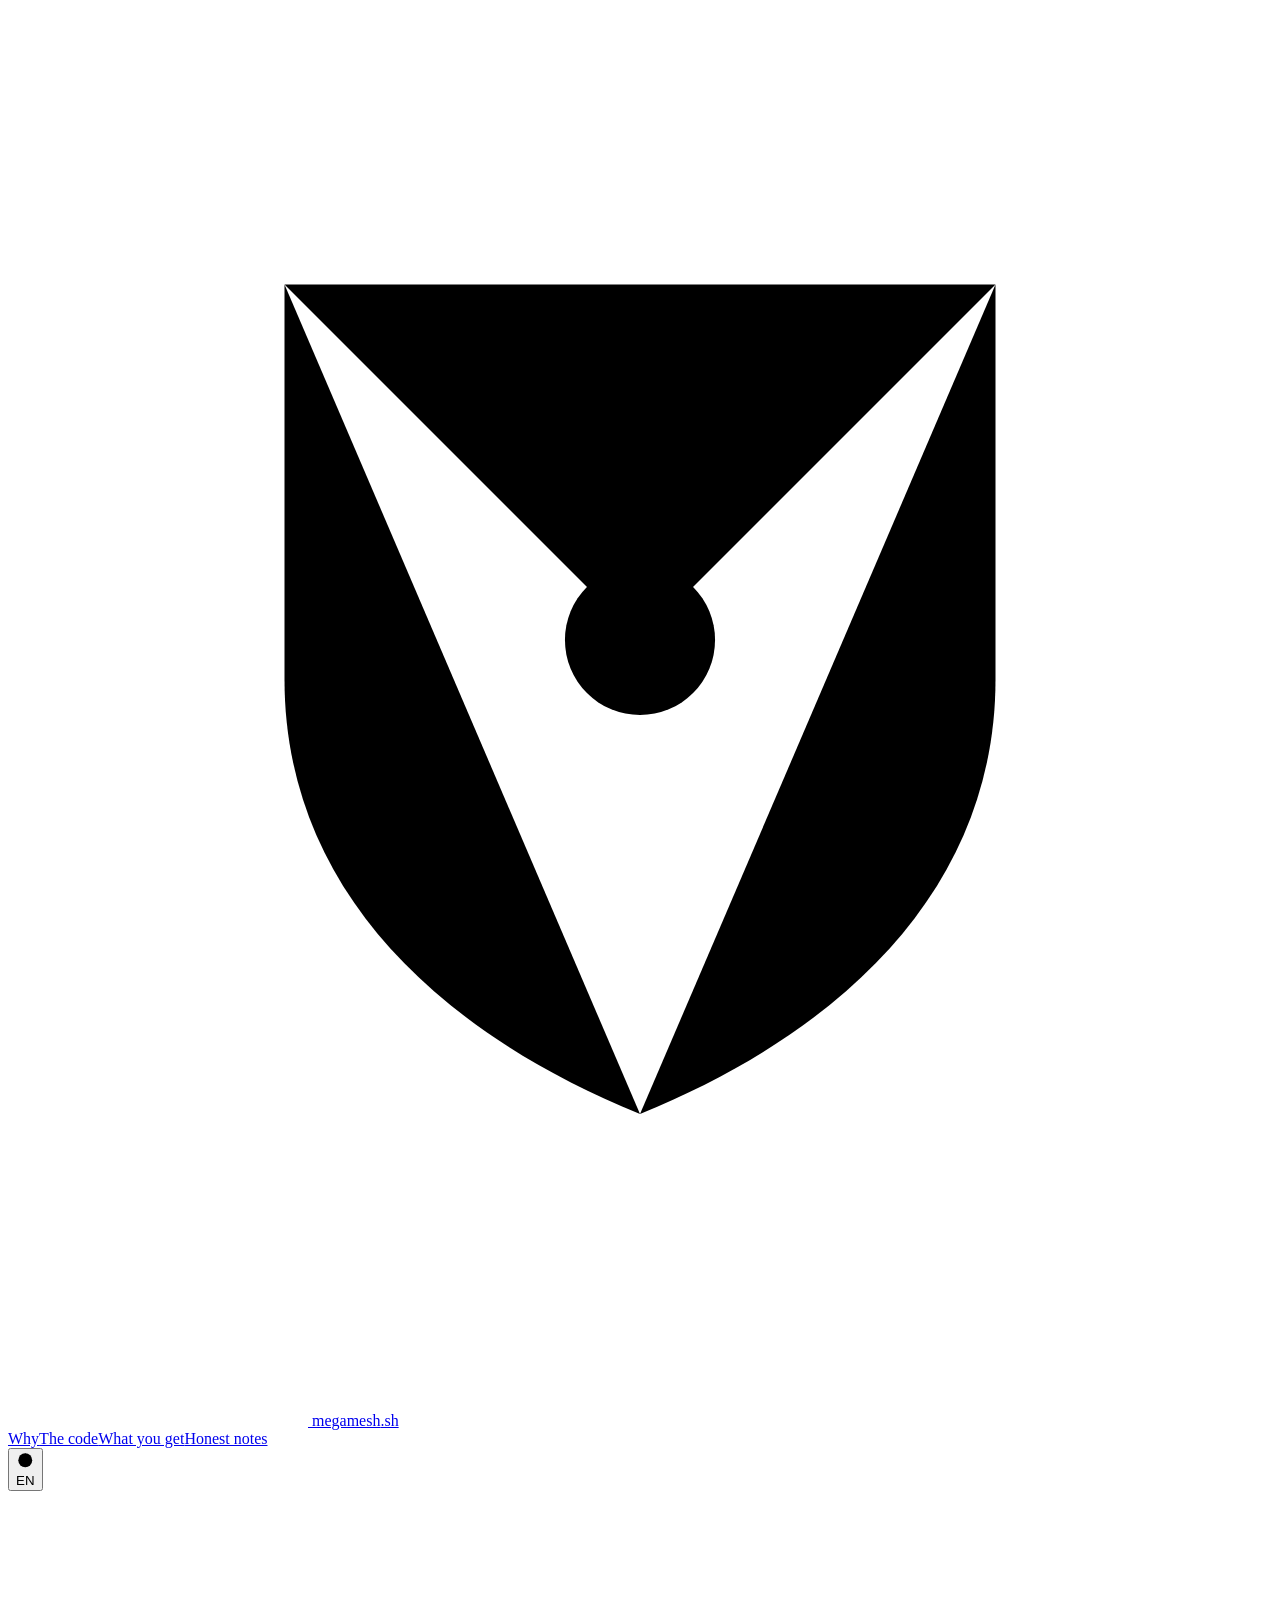
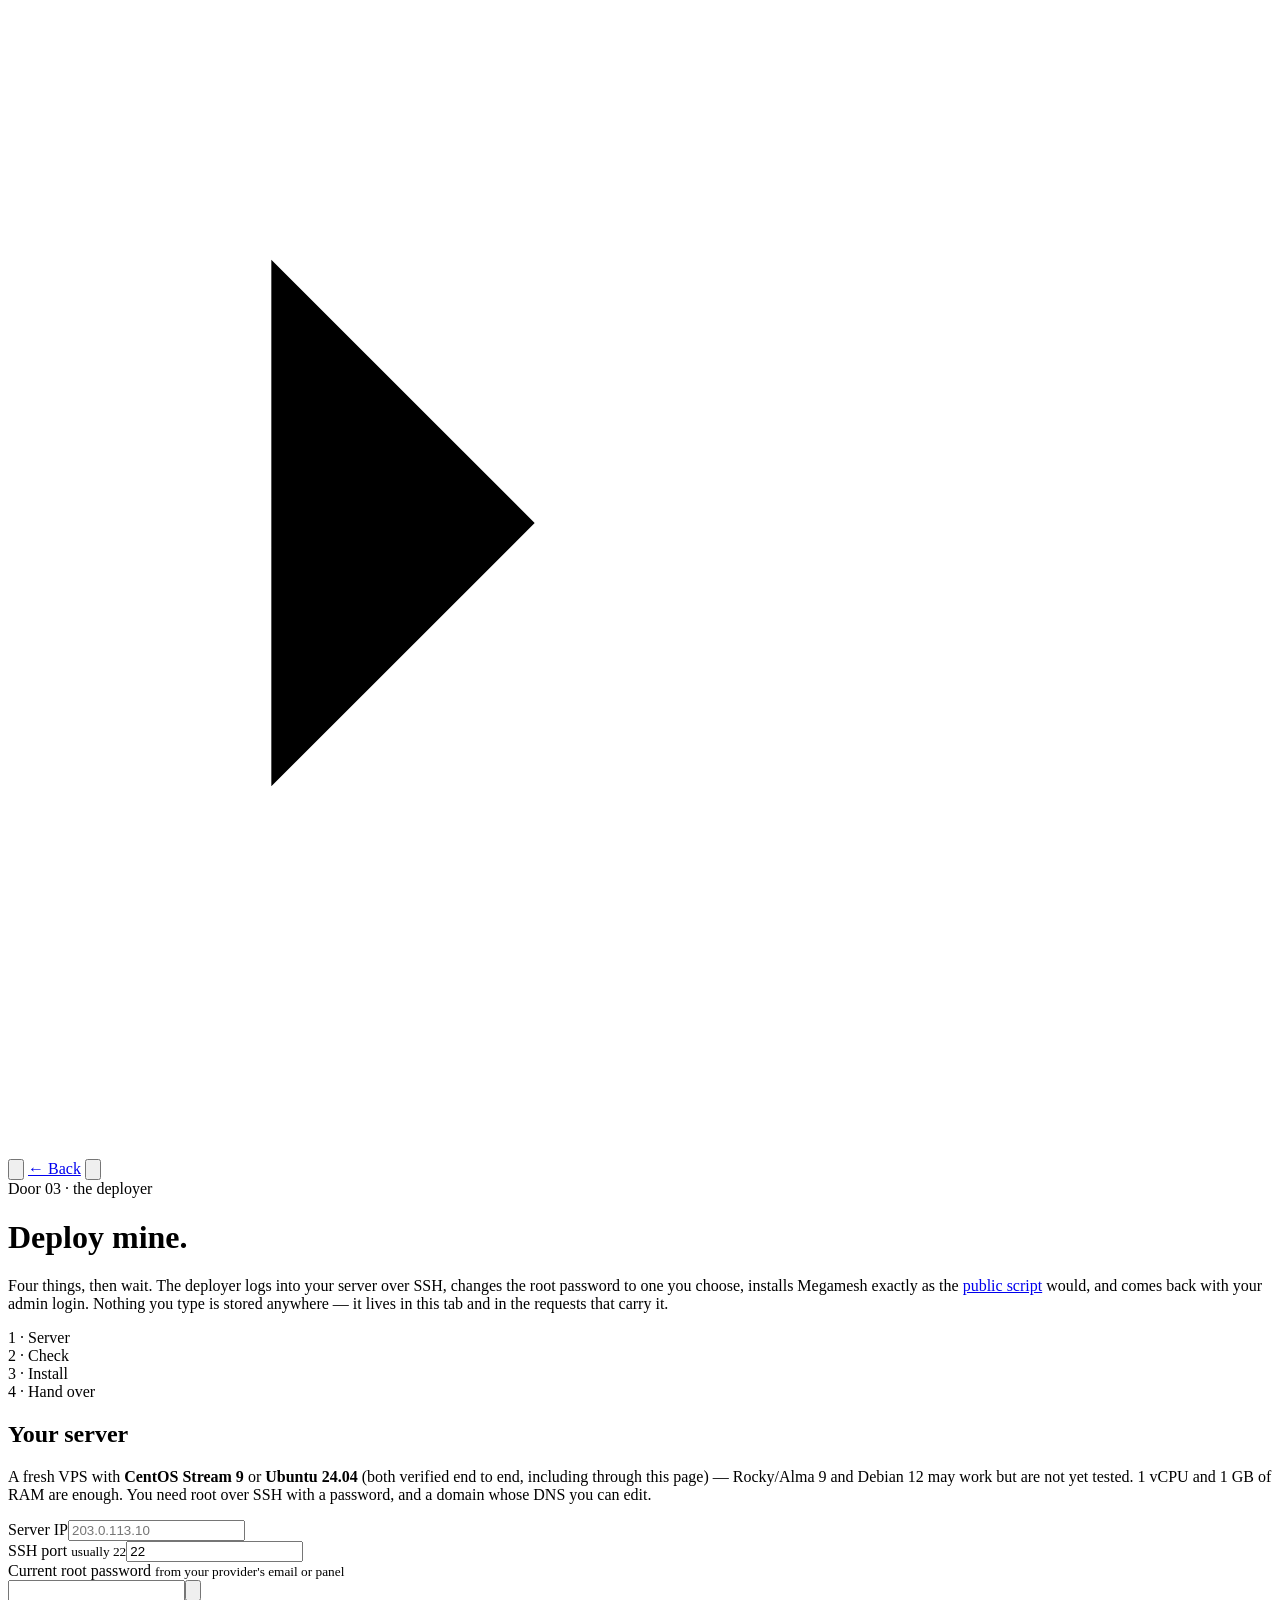
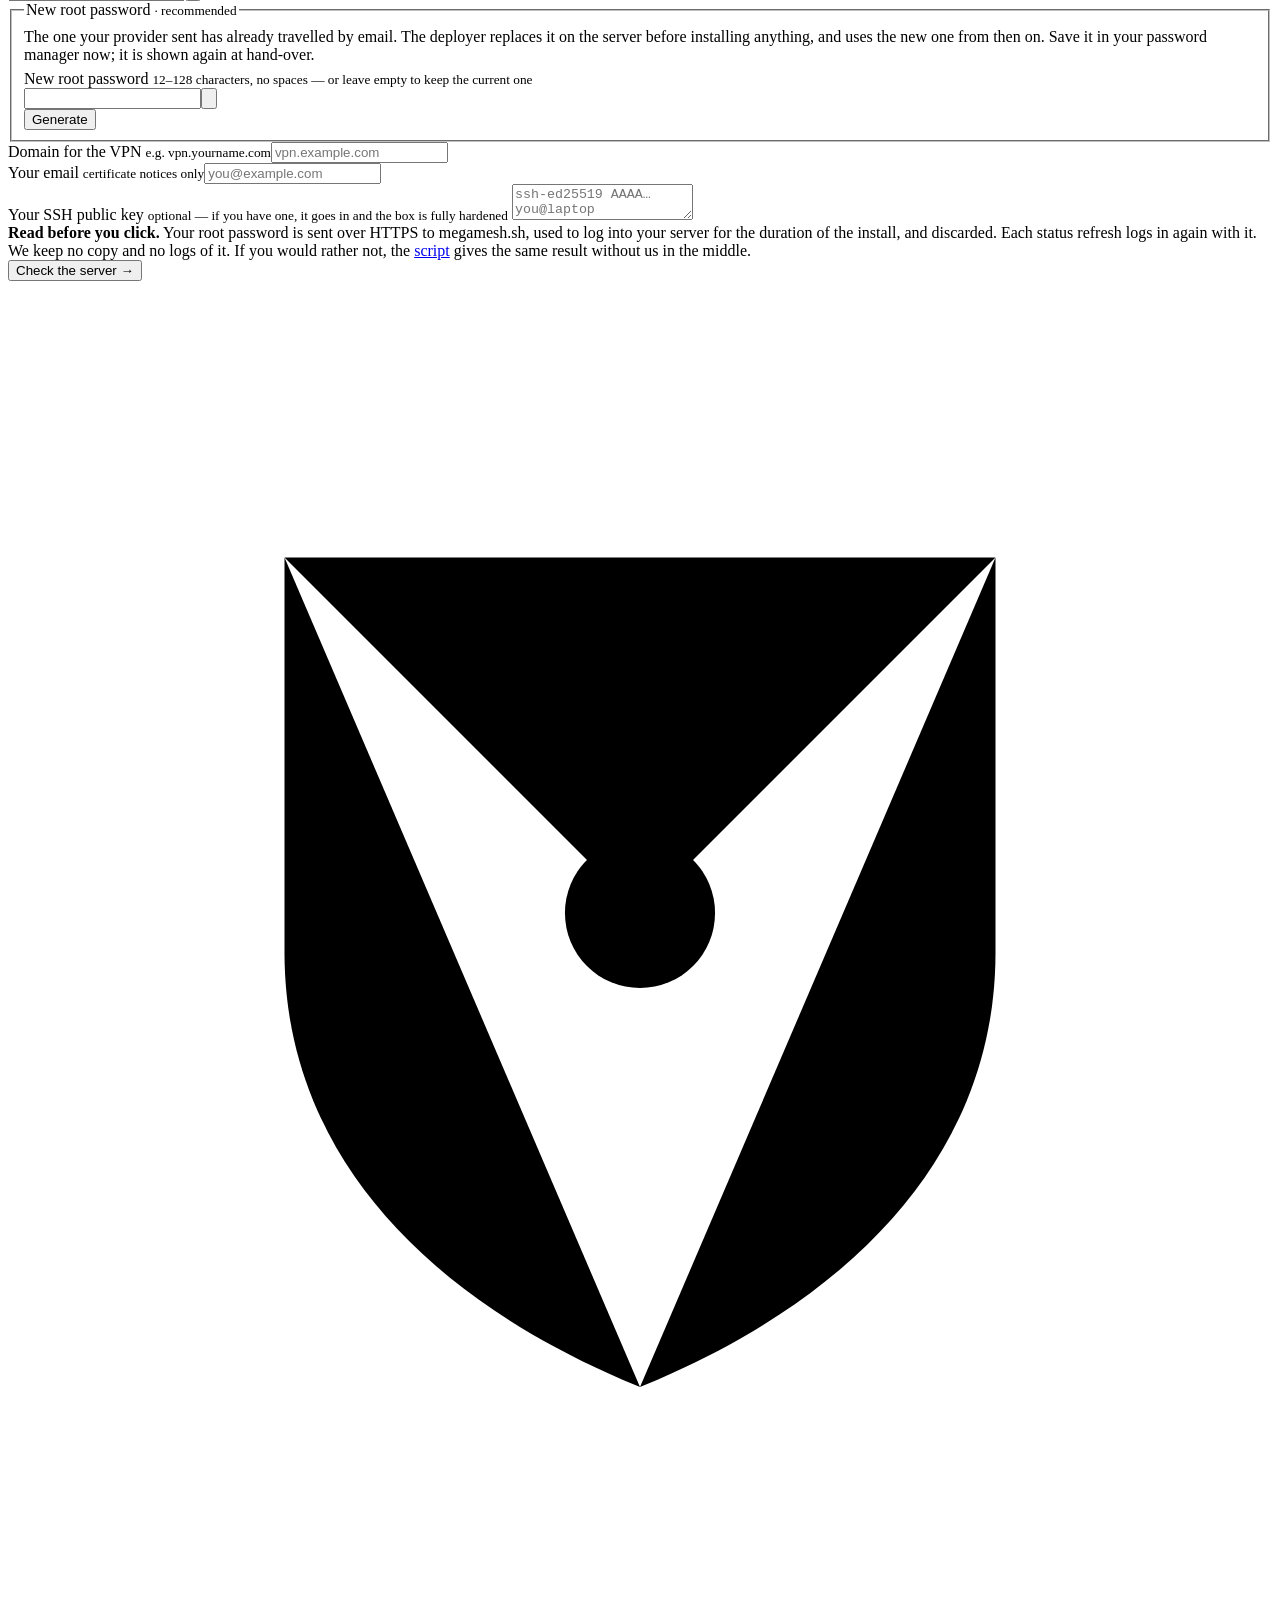
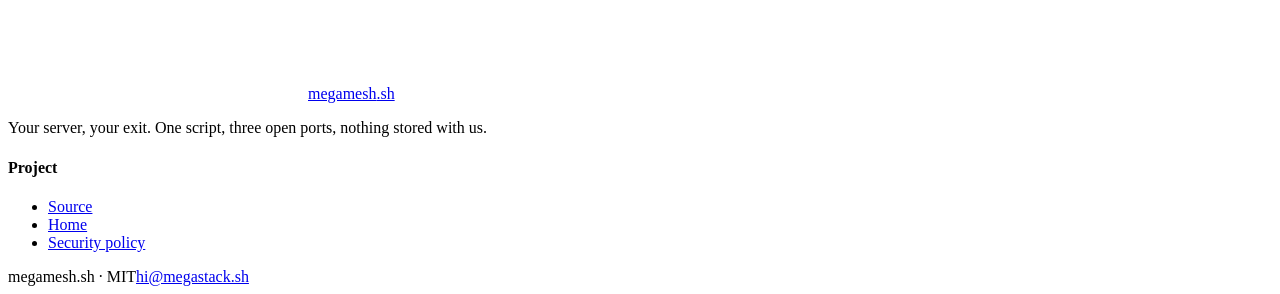
==== site/deploy/index.html @ 9b177b21 "v1.5.6: real footer with the animated mark, punchier zoom explosions (no sideways motion), SECURITY." ====
<!doctype html>
<html lang="en" data-theme="light">
<head>
<meta charset="utf-8"/>
<meta name="viewport" content="width=device-width,initial-scale=1"/>
<title>Deploy Megamesh on your VPS · megamesh.sh</title>
<meta name="description" content="Give the deployer your VPS IP, root password, domain and email. It changes the root password to one you choose, installs Megamesh and hands over with your admin credentials."/>
<meta name="robots" content="noindex"/>
<meta name="theme-color" content="#f2f4f6"/>
<link rel="icon" href="/favicon.svg" type="image/svg+xml"/>
<link rel="stylesheet" href="/assets/style.css?v=1792358264"/>
<script>(function(){try{var t=localStorage.getItem('mm-theme');if(t)document.documentElement.setAttribute('data-theme',t)}catch(e){}})();</script>
</head>
<body>
<div class="prog" id="prog" aria-hidden="true"></div>
<nav class="nav" id="nav" aria-label="Main" data-i18n-attrs="aria-label:d.050">
<div class="wrap">
<a class="brand" href="/" id="brand" aria-label="megamesh.sh home" data-i18n-skip="" data-i18n-attrs="aria-label:d.051">
<span class="logo"><svg viewBox="0 0 64 64" aria-hidden="true"><path class="m mL" d="M14 14 V34 C14 44 21 51.5 32 56"></path><path class="m mR" d="M50 14 V34 C50 44 43 51.5 32 56"></path><path class="m mV" d="M14 14 L32 32 L50 14"></path><circle class="node" cx="32" cy="32" r="3.8"></circle></svg><canvas class="fx" aria-hidden="true"></canvas><i class="ring"></i><i class="ring r2"></i></span>
<span class="word">megamesh<span class="sh">.sh</span></span>
</a>
<div class="nav-links" id="links">
<a href="/#why" data-i18n="d.001">Why</a><a href="/#code" data-i18n="d.002">The code</a><a href="/#inside" data-i18n="d.003">What you get</a><a href="/#honest" data-i18n="d.004">Honest notes</a>
</div>
<button class="ib" id="lang" type="button" aria-haspopup="dialog" aria-controls="lang-modal" title="Language" data-i18n-attrs="title:d.052"><svg viewBox="0 0 24 24"><circle cx="12" cy="12" r="9"></circle><path d="M3 12h18M12 3a14 14 0 0 1 0 18M12 3a14 14 0 0 0 0 18"></path></svg><span>EN</span></button>
<a class="ib sq" href="/#code" title="The script" aria-label="Jump to the script" data-i18n-attrs="title:d.053,aria-label:d.054"><svg viewBox="0 0 24 24"><path d="M5 7l5 5-5 5M12 17h7"></path></svg></a>
<button class="ib sq" id="theme" type="button" aria-label="Toggle dark mode" aria-pressed="false" data-i18n-attrs="aria-label:d.055"><svg class="i-moon" viewBox="0 0 24 24"><path d="M20 14.5A8.5 8.5 0 0 1 9.5 4a8.5 8.5 0 1 0 10.5 10.5Z"></path></svg><svg class="i-sun" viewBox="0 0 24 24"><circle cx="12" cy="12" r="4"></circle><path d="M12 2v2M12 20v2M4.9 4.9l1.4 1.4M17.7 17.7l1.4 1.4M2 12h2M20 12h2M4.9 19.1l1.4-1.4M17.7 6.3l1.4-1.4"></path></svg></button>
<a class="btn btn--ghost btn--sm cta-nav" href="/" data-i18n="d.005">← Back</a>
<button class="ib sq" id="menu" type="button" aria-label="Menu" aria-expanded="false" aria-controls="links" data-i18n-attrs="aria-label:d.056"><svg viewBox="0 0 24 24"><path d="M4 8h16M4 16h16"></path></svg></button>
</div>
</nav>
<main class="app">
<div class="kicker" data-i18n="d.006">Door 03 · the deployer</div>
<h1 class="h1" data-i18n="d.007">Deploy <span class="grad">mine.</span></h1>
<p class="lead" data-i18n="d.008">Four things, then wait. The deployer logs into your server over SSH, changes the root password to one you choose, installs Megamesh exactly as the <a class="ul" href="https://github.com/paulfxyz/megamesh/blob/main/megamesh.sh" rel="noopener">public script</a> would, and comes back with your admin login. Nothing you type is stored anywhere — it lives in this tab and in the requests that carry it.</p>
<div class="steps" aria-hidden="true">
<div id="s1" class="on" data-i18n="d.009">1 · <span>Server</span></div><div id="s2" data-i18n="d.010">2 · <span>Check</span></div><div id="s3" data-i18n="d.011">3 · <span>Install</span></div><div id="s4" data-i18n="d.012">4 · <span>Hand over</span></div>
</div>
<!-- step 1: form -->
<section class="panel" id="p-form">
<h2 data-i18n="d.013">Your server</h2>
<p class="hint" data-i18n="d.014">A fresh VPS with <b>CentOS Stream 9</b> or <b>Ubuntu 24.04</b> (both verified end to end, including through this page) — Rocky/Alma 9 and Debian 12 may work but are not yet tested. 1 vCPU and 1 GB of RAM are enough. You need root over SSH with a password, and a domain whose DNS you can edit.</p>
<form id="f" autocomplete="off" novalidate="">
<div class="row">
<div><label for="ip" data-i18n="d.015">Server IP</label><input id="ip" name="ip" inputmode="decimal" placeholder="203.0.113.10" required=""/><div class="fhint" id="h-ip-err"></div></div>
<div><label for="port" data-i18n="d.016">SSH port <small>usually 22</small></label><input id="port" name="port" inputmode="numeric" value="22"/><div class="fhint" id="h-port-err"></div></div>
</div>
<label for="pw" data-i18n="d.017">Current root password <small>from your provider's email or panel</small></label>
<div class="pwwrap"><div><input id="pw" name="pw" type="password" required="" autocomplete="off"/><button type="button" class="eye" data-eye="pw" aria-label="Show password" data-i18n-attrs="aria-label:d.057"><svg viewBox="0 0 24 24"><path d="M2 12s3.5-7 10-7 10 7 10 7-3.5 7-10 7S2 12 2 12Z"></path><circle cx="12" cy="12" r="3"></circle></svg></button></div></div>
<div class="fhint" id="h-pw-err"></div>
<fieldset>
<legend data-i18n="d.018">New root password <small style="font-weight:400;color:var(--faint)">· recommended</small></legend>
<p class="hint" style="margin:.2rem 0 .4rem" data-i18n="d.019">The one your provider sent has already travelled by email. The deployer replaces it on the server before installing anything, and uses the new one from then on. Save it in your password manager now; it is shown again at hand-over.</p>
<label for="newpw" data-i18n="d.020">New root password <small>12–128 characters, no spaces — or leave empty to keep the current one</small></label>
<div class="pwwrap"><div><input id="newpw" name="newpw" type="password" autocomplete="new-password" spellcheck="false"/><button type="button" class="eye" data-eye="newpw" aria-label="Show password" data-i18n-attrs="aria-label:d.058"><svg viewBox="0 0 24 24"><path d="M2 12s3.5-7 10-7 10 7 10 7-3.5 7-10 7S2 12 2 12Z"></path><circle cx="12" cy="12" r="3"></circle></svg></button></div><button type="button" class="gen" id="gen" data-i18n="d.021">Generate</button></div>
<div class="fhint" id="h-newpw-err"></div>
</fieldset>
<div class="row">
<div><label for="domain" data-i18n="d.022">Domain for the VPN <small>e.g. vpn.yourname.com</small></label><input id="domain" name="domain" placeholder="vpn.example.com" required="" data-i18n-attrs="placeholder:d.059"/><div class="fhint" id="h-domain-err"></div></div>
<div><label for="email" data-i18n="d.023">Your email <small>certificate notices only</small></label><input id="email" name="email" type="email" placeholder="you@example.com" required="" data-i18n-attrs="placeholder:d.060"/><div class="fhint" id="h-email-err"></div></div>
</div>
<label for="pubkey" data-i18n="d.024">Your SSH public key <small>optional — if you have one, it goes in and the box is fully hardened</small></label>
<textarea id="pubkey" name="pubkey" placeholder="ssh-ed25519 AAAA… you@laptop" spellcheck="false" data-i18n-attrs="placeholder:d.061"></textarea>
<div class="fhint" id="h-pubkey-err"></div>
<input type="text" name="website" tabindex="-1" autocomplete="off" style="position:absolute;top:0;left:0;width:0;height:0;opacity:0;overflow:hidden;pointer-events:none" aria-hidden="true"/>
<div class="notice" data-i18n="d.025"><b>Read before you click.</b> Your root password is sent over HTTPS to megamesh.sh, used to log into your server for the duration of the install, and discarded. Each status refresh logs in again with it. We keep no copy and no logs of it. If you would rather not, the <a class="ul" href="/#ways">script</a> gives the same result without us in the middle.</div>
<div class="actions">
<button class="btn btn--solid" type="submit" id="go" data-i18n="d.026">Check the server →</button>
<span id="f-err" class="err" role="alert"></span>
</div>
</form>
</section>
<!-- step 2: check result -->
<section class="panel" id="p-check" hidden="">
<h2 data-i18n="d.027">Server check</h2>
<p class="hint" data-i18n="d.028">Logged in. Here is what the deployer found, and what it is about to do.</p>
<div class="cred" id="check-out"></div>
<div id="check-note" class="notice" hidden=""></div>
<div class="plan" id="plan"></div>
<label class="check"><input type="checkbox" id="agree"/><span data-i18n="d.029">I understand that the install takes 10–30 minutes, that my root password transits through megamesh.sh during that time and is not stored, and that SSH stays password-protected until a key is installed.</span></label>
<div class="actions">
<button class="btn btn--accent" id="start" disabled="" data-i18n="d.030">Install Megamesh →</button>
<button class="btn btn--ghost" id="back1" data-i18n="d.031">← Edit details</button>
<span id="check-err" class="err" role="alert"></span>
</div>
</section>
<!-- step 3: progress -->
<section class="panel" id="p-run" hidden="">
<h2 data-i18n-skip=""><span class="spin" id="spin"></span><span id="run-title" data-i18n-unit="" data-i18n="d.032">Installing</span></h2>
<p class="hint" id="run-hint" data-i18n="d.033">Package updates on a 1 vCPU box take a while — 10 to 30 minutes is normal. You can leave this tab open; the install continues on your server even if you close it, and re-opening the deployer with the same details picks it back up.</p>
<div class="phases" id="phases"><div id="ph0" data-i18n="d.034">Connect</div><div id="ph1" data-i18n="d.035">Update</div><div id="ph2" data-i18n="d.036">Harden</div><div id="ph3" data-i18n="d.037">Containers</div><div id="ph4" data-i18n="d.038">Verify</div></div>
<div class="log" id="log" aria-live="polite"></div>
<div class="runmeta" data-i18n-skip=""><span class="loading" id="loading" data-i18n-unit="" data-i18n="d.039">Installing</span><span id="elapsed">00:00</span></div>
<div class="actions">
<span id="run-err" class="err" role="alert"></span>
<button class="btn btn--ghost btn--sm" id="resume" hidden="" data-i18n="d.040">Retry now</button>
</div>
</section>
<!-- step 4: handover -->
<section class="panel" id="p-done" hidden="">
<h2 data-i18n="d.041">Done. Your VPN is <span class="grad">installed.</span></h2>
<p class="hint" data-i18n="d.042">Three things left, all on your side. Save the credentials first — they are shown once.</p>
<div class="cred" id="cred"></div>
<ol class="todo">
<li><div data-i18n="d.043"><b>Point your domain at the server.</b> At your DNS provider (Namecheap, Cloudflare, OVH…), create an <b>A record</b>: host <code id="h-host">@</code>, value <code id="h-ip"></code>. Remove any parking or redirect record on the same name. Caddy on your server is already waiting and will fetch a certificate by itself once the record resolves — usually within minutes.</div></li>
<li><div data-i18n="d.044"><b>Log in.</b> Open <a id="h-url" href="#" rel="noopener" class="ul"></a> (type the <code>https://</code>), sign in with the admin credentials above, then enable <b>two-factor authentication</b> under your account. Add a device, scan the QR code, connect.</div></li>
<li><div data-i18n="d.045"><b>Have a techie friend finish the hardening</b> — twenty minutes with the <a class="ul" href="https://github.com/paulfxyz/megamesh/blob/main/docs/HARDENING.md" rel="noopener">hardening notes</a>: install an SSH key and turn passwords off, optionally make the admin page VPN-only. Everything else (firewall, fail2ban, automatic updates, weekly health-checked upgrades) is already running.</div></li>
</ol>
<div class="notice acc" id="done-note" data-i18n="d.046"><b>Credentials on the server.</b> A copy of the admin login sits in <code>/root/megamesh-admin-credentials</code> on your VPS, readable by root only. Once you have saved everything in a password manager, remove it:</div>
<div class="actions">
<button class="btn btn--ghost" id="forget" data-i18n="d.047">I saved them — delete the copy on the server</button>
<span id="done-msg" class="okmsg" role="status"></span>
<span id="done-err" class="err" role="alert"></span>
</div>
</section>
</main>
<footer>
<div class="wrap">
<div class="foot__top foot__top--sm">
<div class="foot__brand">
<a class="brand brand--lg" href="/" aria-label="megamesh.sh home" data-i18n-skip="" data-i18n-attrs="aria-label:d.051"><span class="logo"><svg viewBox="0 0 64 64" aria-hidden="true"><path class="m mL" d="M14 14 V34 C14 44 21 51.5 32 56"></path><path class="m mR" d="M50 14 V34 C50 44 43 51.5 32 56"></path><path class="m mV" d="M14 14 L32 32 L50 14"></path><circle class="node" cx="32" cy="32" r="3.8"></circle></svg><canvas class="fx" aria-hidden="true"></canvas><i class="ring"></i><i class="ring r2"></i></span><span class="word">megamesh<span class="sh">.sh</span></span></a>
<p class="foot__tag" data-i18n="d.062">Your server, your exit. One script, three open ports, nothing stored with us.</p>
</div>
<div class="foot__col"><h4 data-i18n="d.063">Project</h4><ul>
<li><a href="https://github.com/paulfxyz/megamesh" rel="noopener" data-i18n="d.048">Source</a></li>
<li><a href="/" data-i18n="d.049">Home</a></li>
<li><a href="https://github.com/paulfxyz/megamesh/blob/main/SECURITY.md" rel="noopener" data-i18n="d.064">Security policy</a></li>
</ul></div>
</div>
<div class="foot__bottom"><span data-i18n-skip="">megamesh.sh · MIT</span><span><a href="mailto:hi@megastack.sh">hi@megastack.sh</a></span></div>
</div>
</footer>
<script src="/assets/ui.js?v=1792358264" defer=""></script>
<script src="/deploy/deploy.js?v=1792358264" defer=""></script>
</body>
</html>
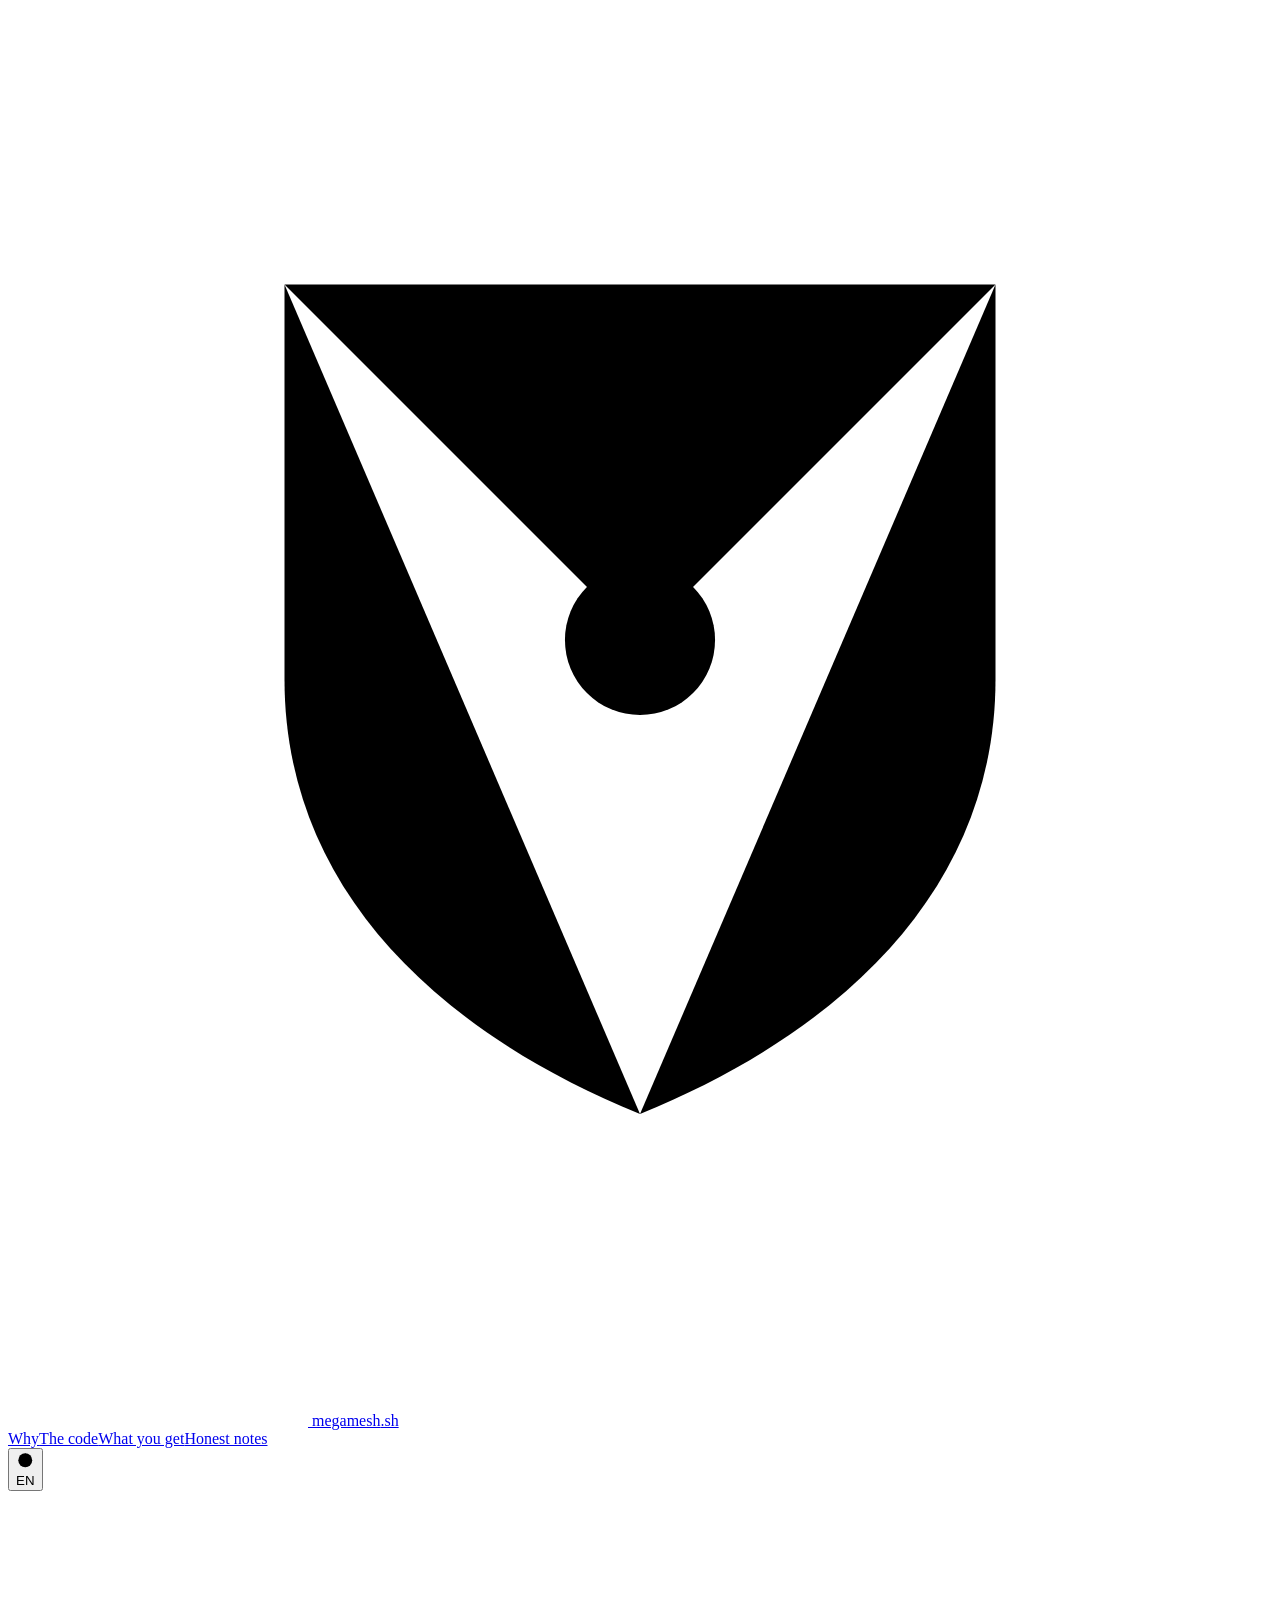
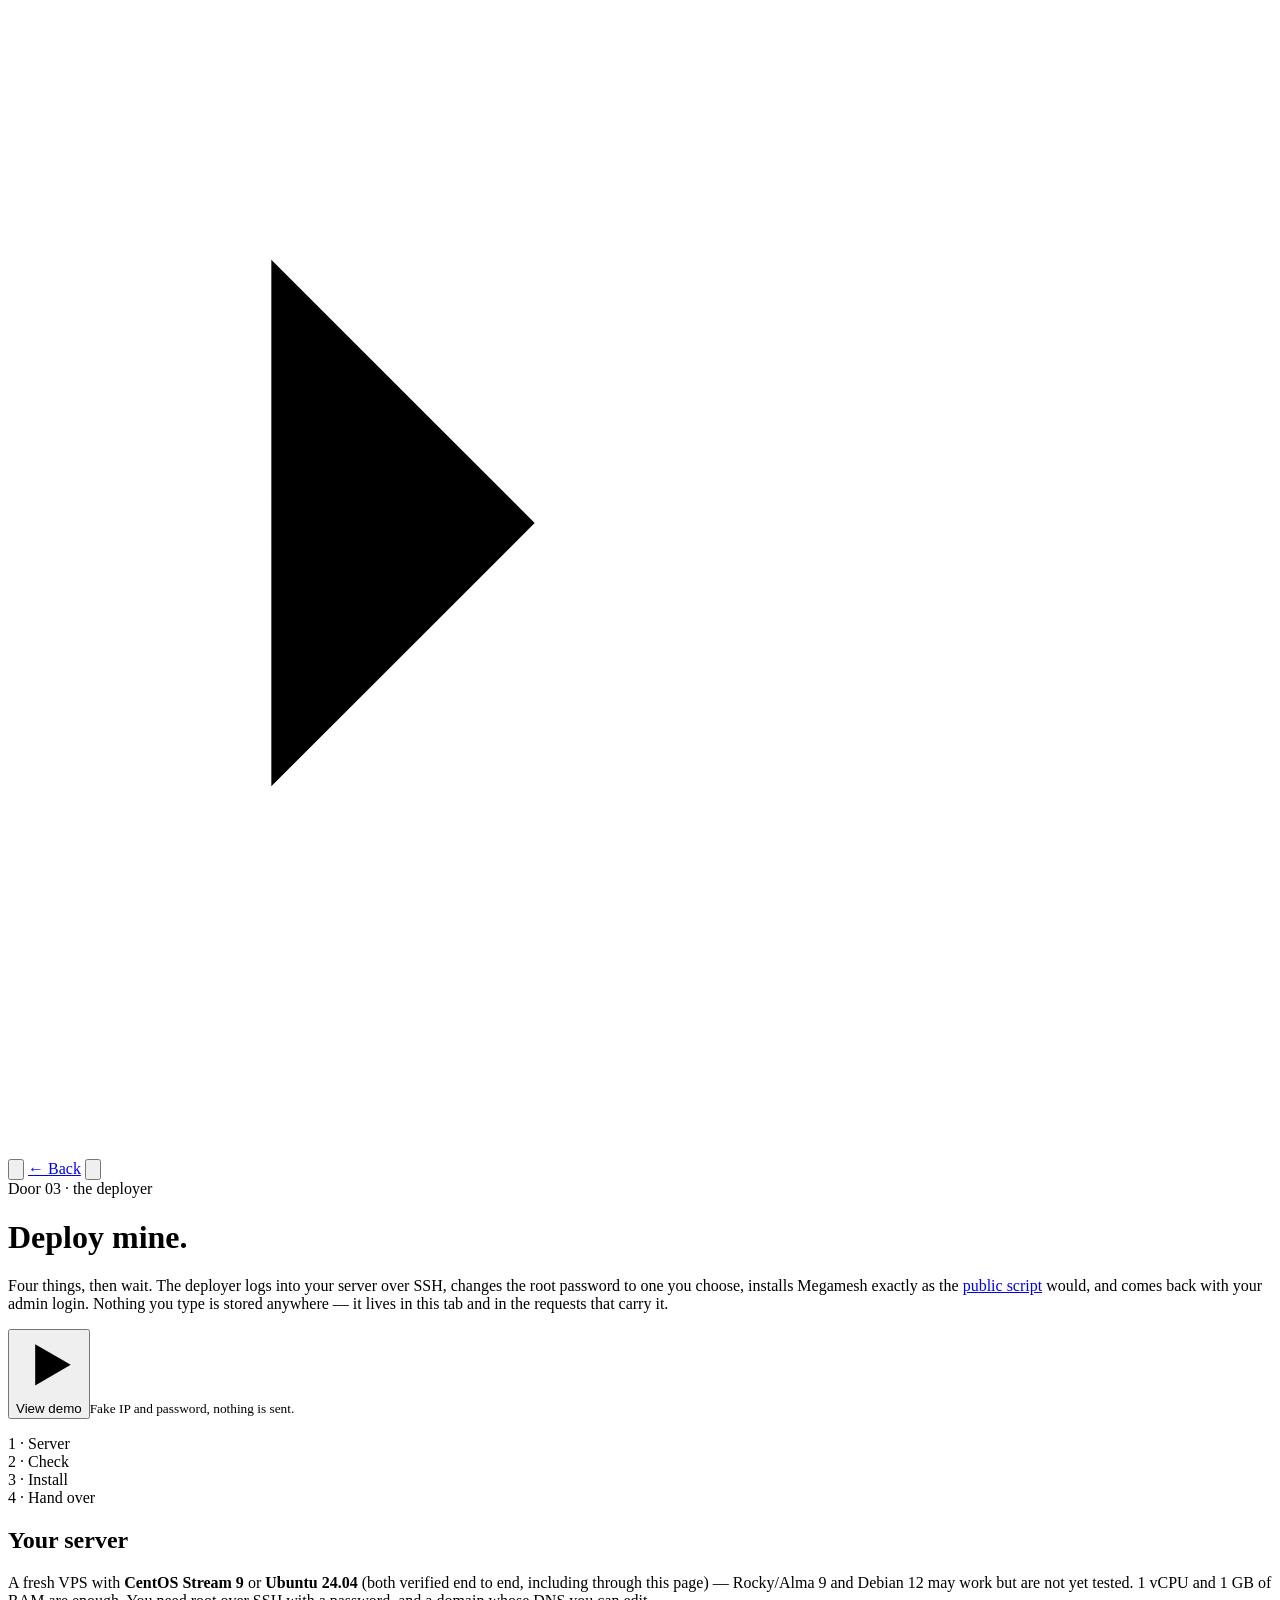
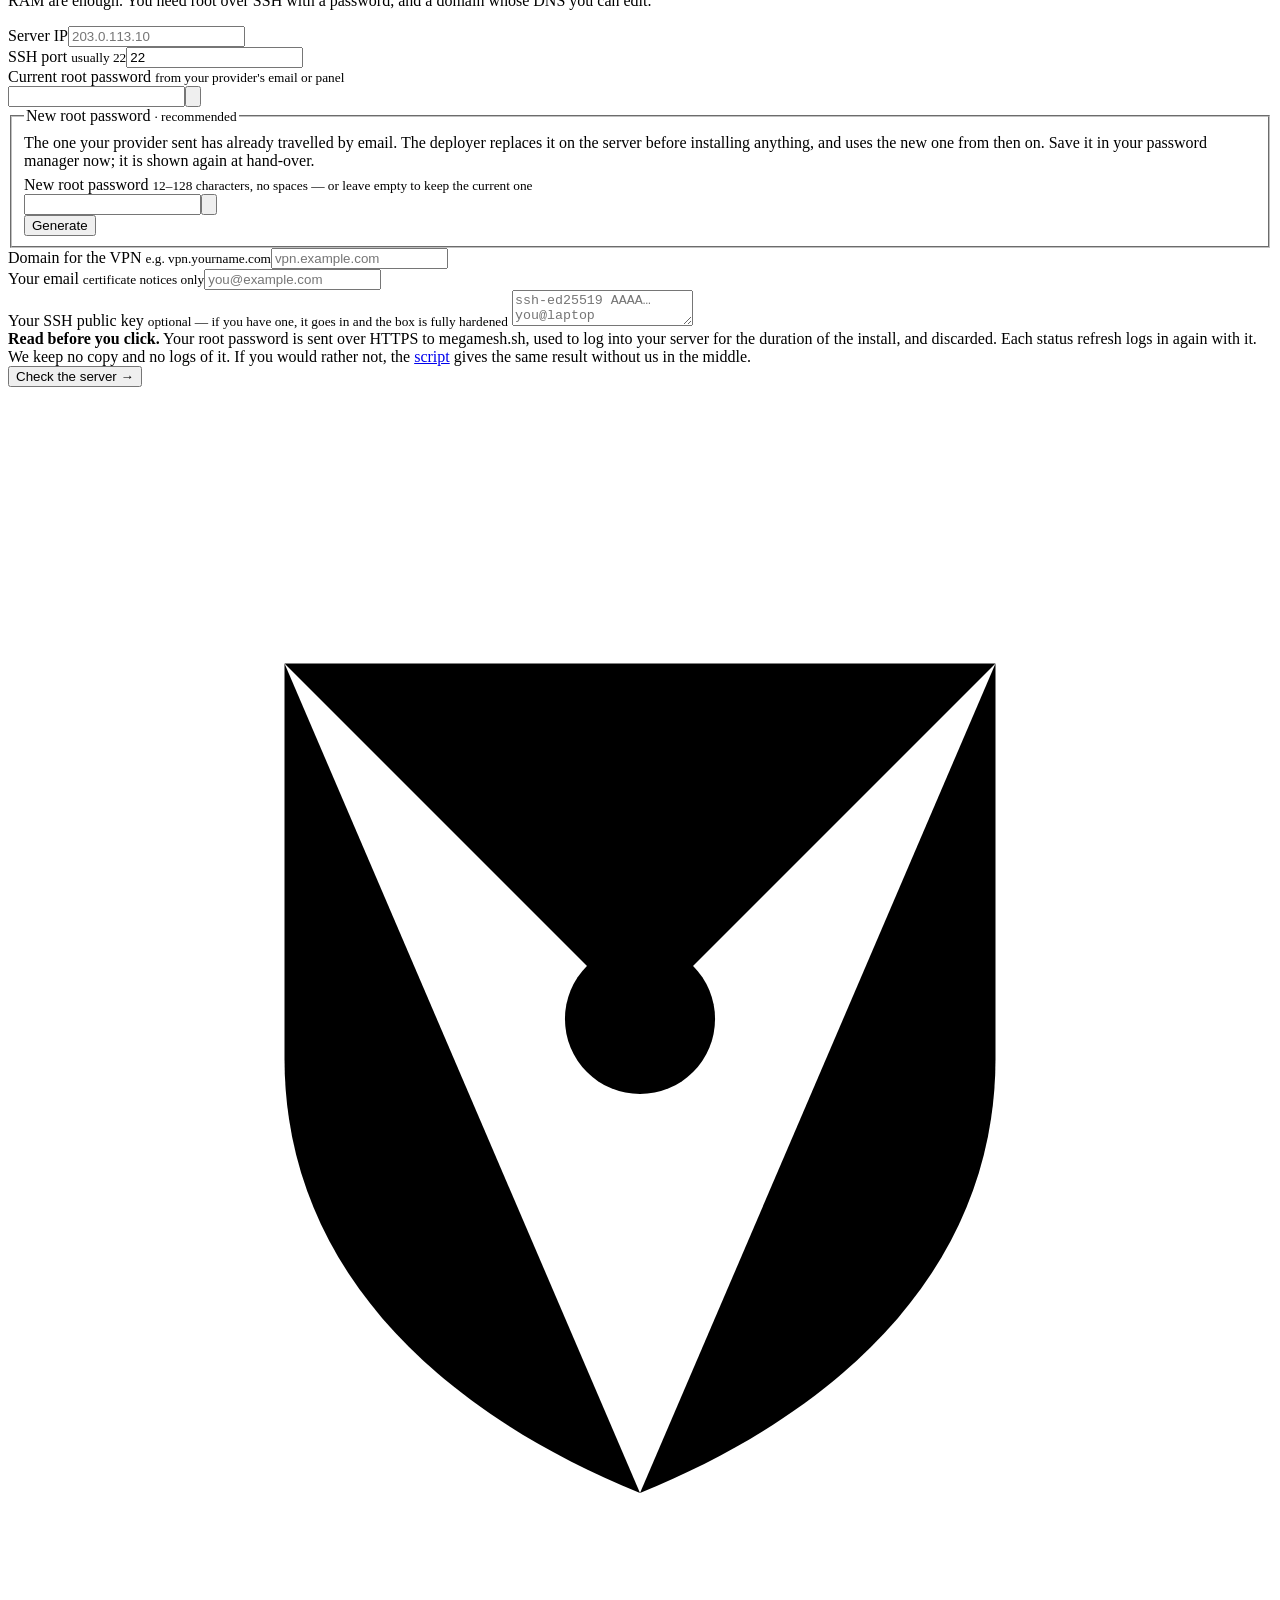
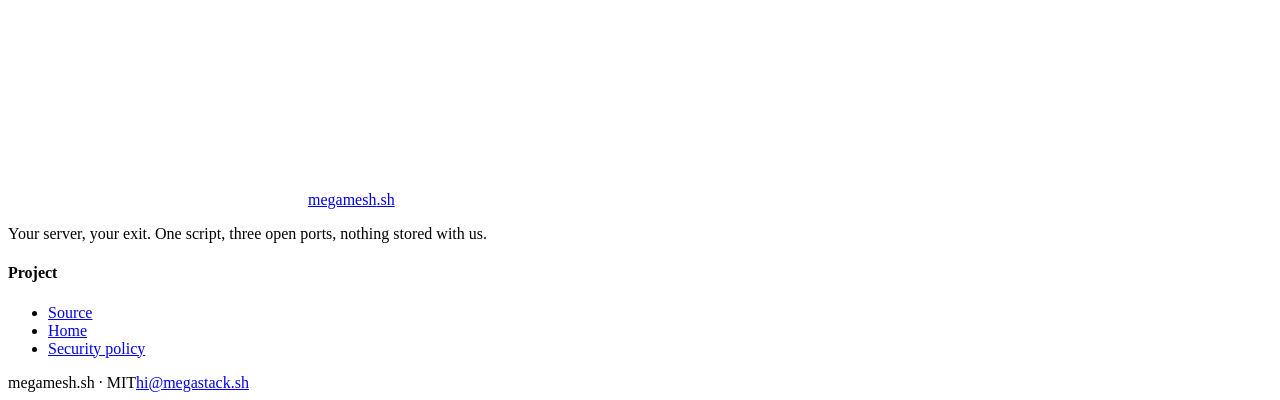
==== commit e4367d83: "v1.6.0: View demo — scripted fake deployment on the deployer and landing page; 49 languages" ====
--- a/site/deploy/index.html
+++ b/site/deploy/index.html
@@ -8,7 +8,7 @@
 <meta name="robots" content="noindex"/>
 <meta name="theme-color" content="#f2f4f6"/>
 <link rel="icon" href="/favicon.svg" type="image/svg+xml"/>
-<link rel="stylesheet" href="/assets/style.css?v=1792358264"/>
+<link rel="stylesheet" href="/assets/style.css?v=1794511695"/>
 <script>(function(){try{var t=localStorage.getItem('mm-theme');if(t)document.documentElement.setAttribute('data-theme',t)}catch(e){}})();</script>
 </head>
 <body>
@@ -33,6 +33,7 @@
 <div class="kicker" data-i18n="d.006">Door 03 · the deployer</div>
 <h1 class="h1" data-i18n="d.007">Deploy <span class="grad">mine.</span></h1>
 <p class="lead" data-i18n="d.008">Four things, then wait. The deployer logs into your server over SSH, changes the root password to one you choose, installs Megamesh exactly as the <a class="ul" href="https://github.com/paulfxyz/megamesh/blob/main/megamesh.sh" rel="noopener">public script</a> would, and comes back with your admin login. Nothing you type is stored anywhere — it lives in this tab and in the requests that carry it.</p>
+<p class="demo-cta"><button class="btn btn--ghost" type="button" data-demo="" data-i18n="d.065"><svg viewBox="0 0 24 24" aria-hidden="true"><path d="M7 4.5v15l13-7.5z"></path></svg>View demo</button><small data-i18n="d.066">Fake IP and password, nothing is sent.</small></p>
 <div class="steps" aria-hidden="true">
 <div id="s1" class="on" data-i18n="d.009">1 · <span>Server</span></div><div id="s2" data-i18n="d.010">2 · <span>Check</span></div><div id="s3" data-i18n="d.011">3 · <span>Install</span></div><div id="s4" data-i18n="d.012">4 · <span>Hand over</span></div>
 </div>
@@ -130,7 +131,8 @@
 <div class="foot__bottom"><span data-i18n-skip="">megamesh.sh · MIT</span><span><a href="mailto:hi@megastack.sh">hi@megastack.sh</a></span></div>
 </div>
 </footer>
-<script src="/assets/ui.js?v=1792358264" defer=""></script>
-<script src="/deploy/deploy.js?v=1792358264" defer=""></script>
+<script src="/assets/ui.js?v=1794511695" defer=""></script>
+<script src="/assets/demo.js?v=1794511695" defer=""></script>
+<script src="/deploy/deploy.js?v=1794511695" defer=""></script>
 </body>
 </html>
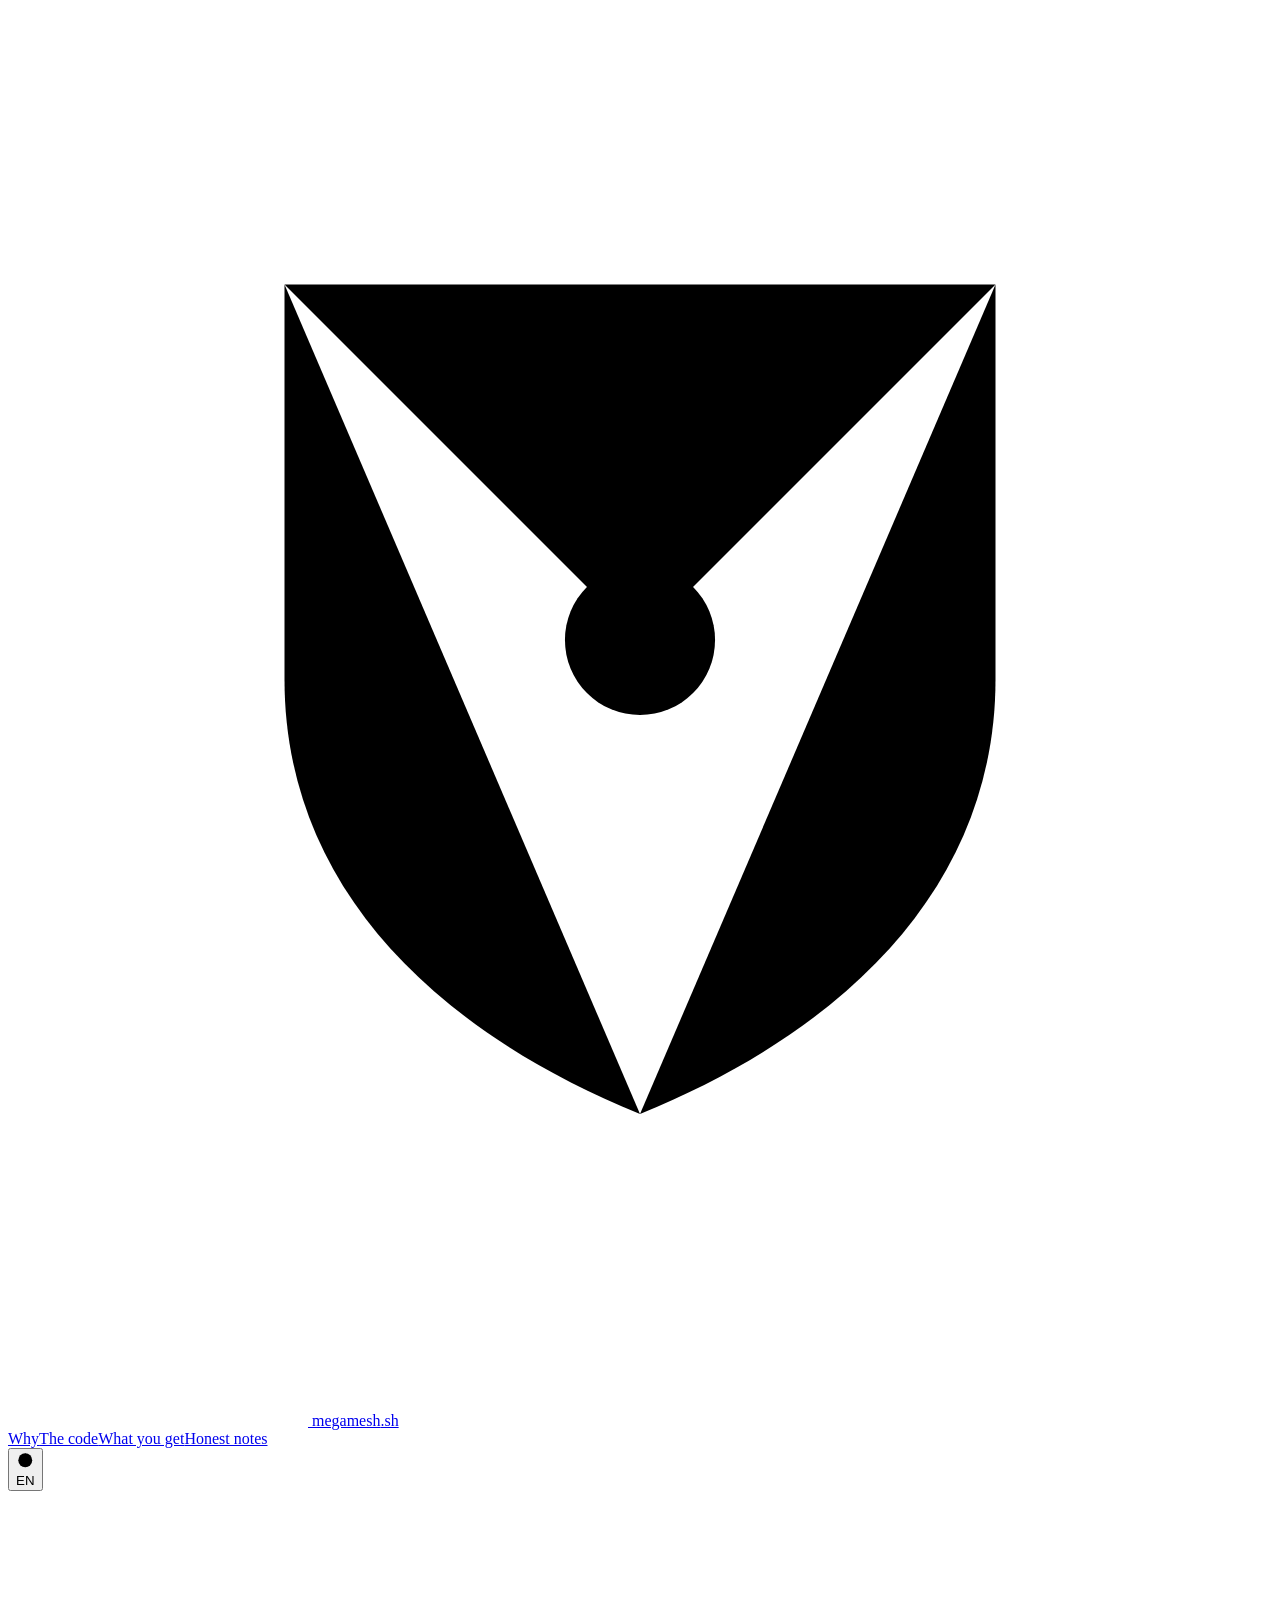
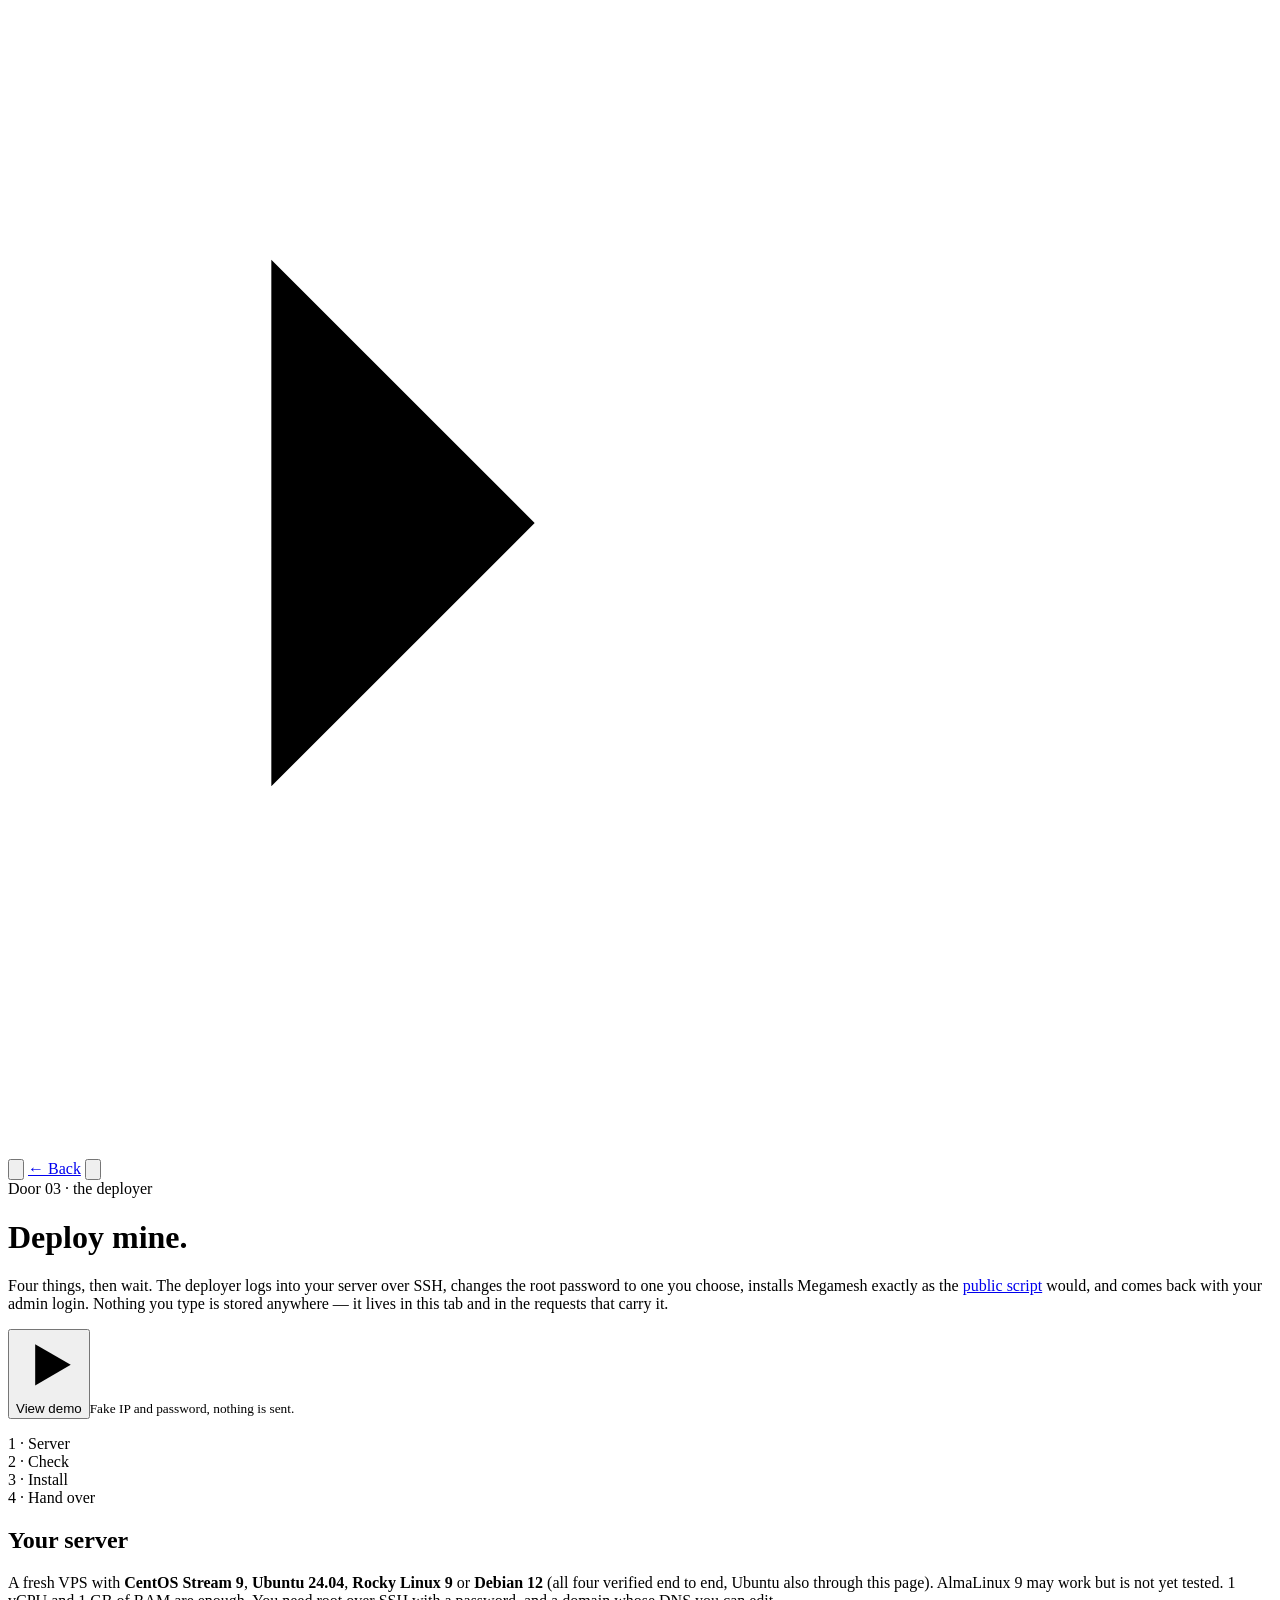
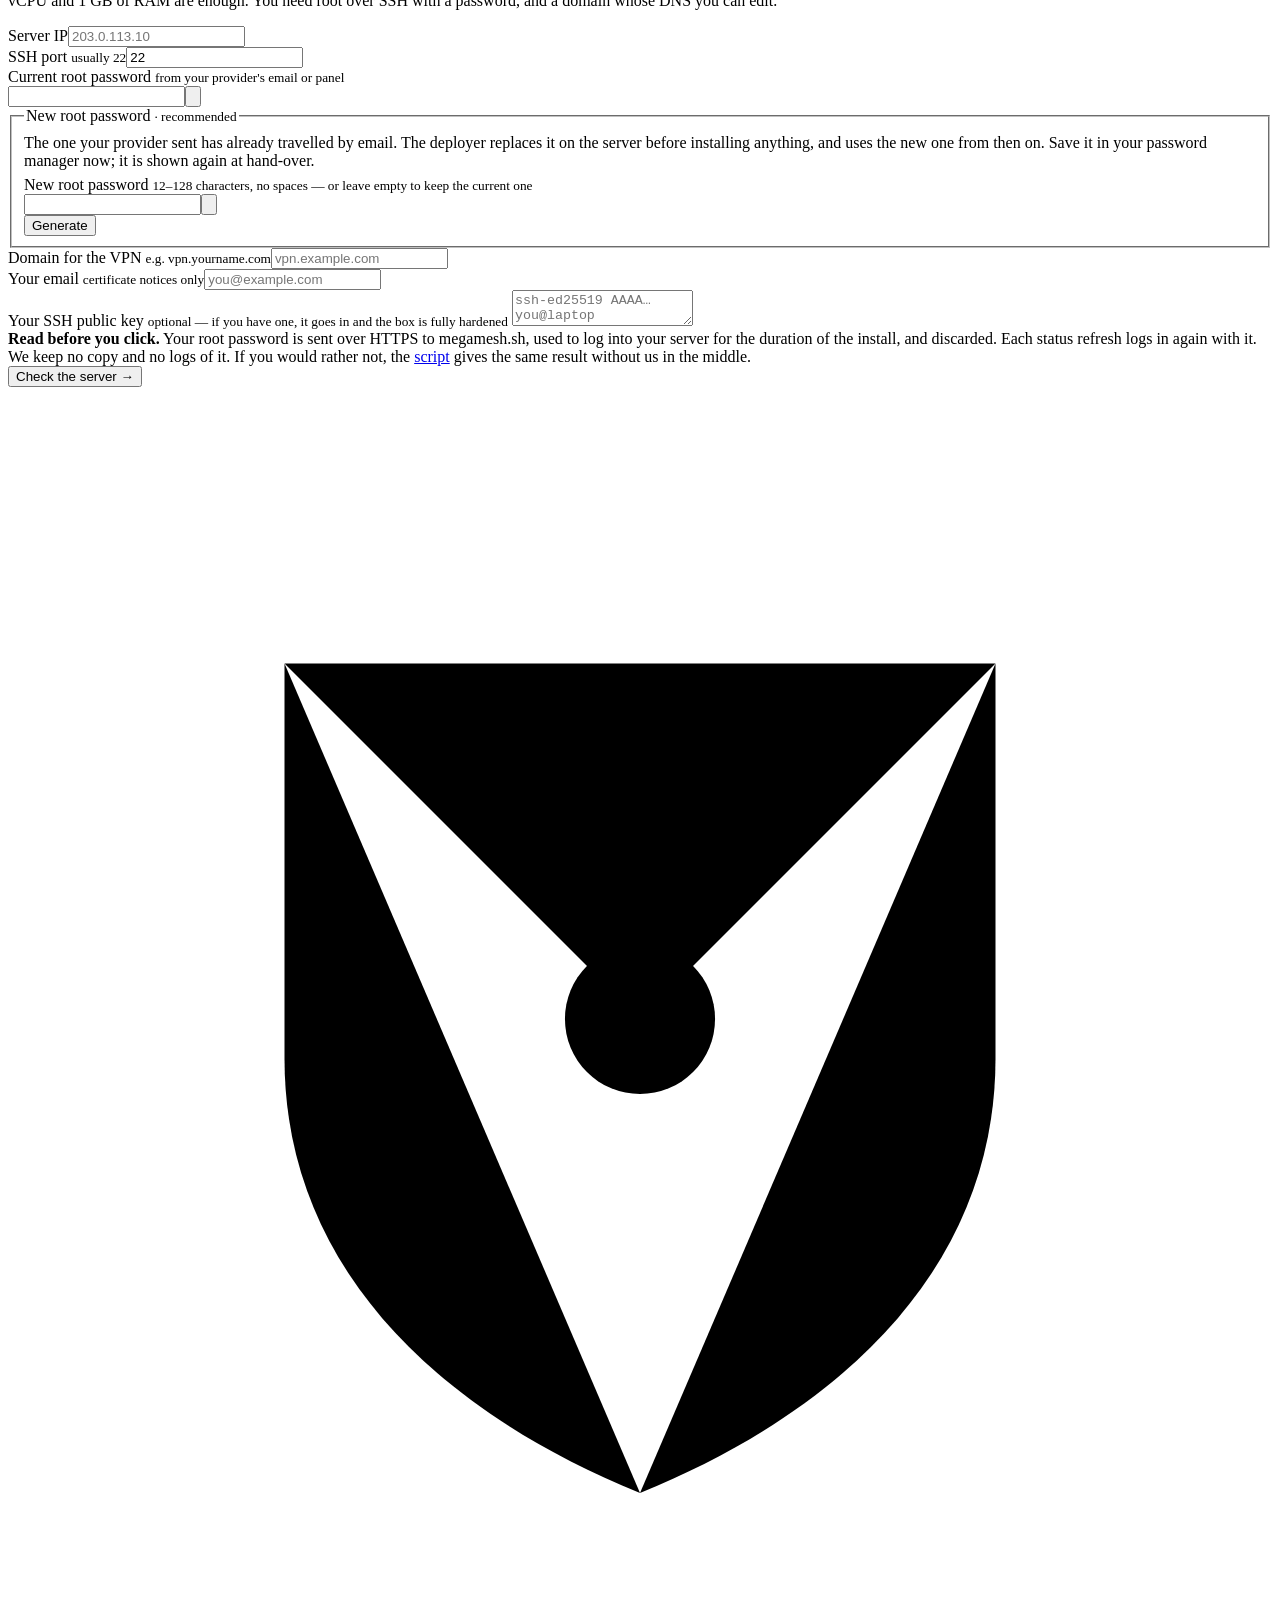
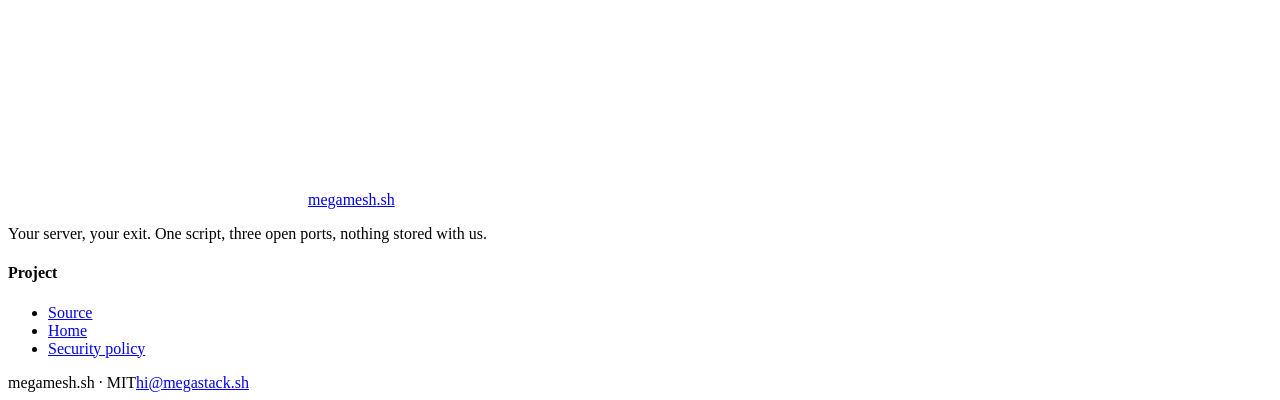
==== commit c75a037b: "Site: Rocky Linux 9 and Debian 12 shown as verified on the landing page and deployer, in all 49 lang" ====
--- a/site/deploy/index.html
+++ b/site/deploy/index.html
@@ -8,7 +8,7 @@
 <meta name="robots" content="noindex"/>
 <meta name="theme-color" content="#f2f4f6"/>
 <link rel="icon" href="/favicon.svg" type="image/svg+xml"/>
-<link rel="stylesheet" href="/assets/style.css?v=1794511695"/>
+<link rel="stylesheet" href="/assets/style.css?v=1795560112"/>
 <script>(function(){try{var t=localStorage.getItem('mm-theme');if(t)document.documentElement.setAttribute('data-theme',t)}catch(e){}})();</script>
 </head>
 <body>
@@ -40,7 +40,7 @@
 <!-- step 1: form -->
 <section class="panel" id="p-form">
 <h2 data-i18n="d.013">Your server</h2>
-<p class="hint" data-i18n="d.014">A fresh VPS with <b>CentOS Stream 9</b> or <b>Ubuntu 24.04</b> (both verified end to end, including through this page) — Rocky/Alma 9 and Debian 12 may work but are not yet tested. 1 vCPU and 1 GB of RAM are enough. You need root over SSH with a password, and a domain whose DNS you can edit.</p>
+<p class="hint" data-i18n="d.014">A fresh VPS with <b>CentOS Stream 9</b>, <b>Ubuntu 24.04</b>, <b>Rocky Linux 9</b> or <b>Debian 12</b> (all four verified end to end, Ubuntu also through this page). AlmaLinux 9 may work but is not yet tested. 1 vCPU and 1 GB of RAM are enough. You need root over SSH with a password, and a domain whose DNS you can edit.</p>
 <form id="f" autocomplete="off" novalidate="">
 <div class="row">
 <div><label for="ip" data-i18n="d.015">Server IP</label><input id="ip" name="ip" inputmode="decimal" placeholder="203.0.113.10" required=""/><div class="fhint" id="h-ip-err"></div></div>
@@ -131,8 +131,8 @@
 <div class="foot__bottom"><span data-i18n-skip="">megamesh.sh · MIT</span><span><a href="mailto:hi@megastack.sh">hi@megastack.sh</a></span></div>
 </div>
 </footer>
-<script src="/assets/ui.js?v=1794511695" defer=""></script>
-<script src="/assets/demo.js?v=1794511695" defer=""></script>
-<script src="/deploy/deploy.js?v=1794511695" defer=""></script>
+<script src="/assets/ui.js?v=1795560112" defer=""></script>
+<script src="/assets/demo.js?v=1795560112" defer=""></script>
+<script src="/deploy/deploy.js?v=1795560112" defer=""></script>
 </body>
 </html>
